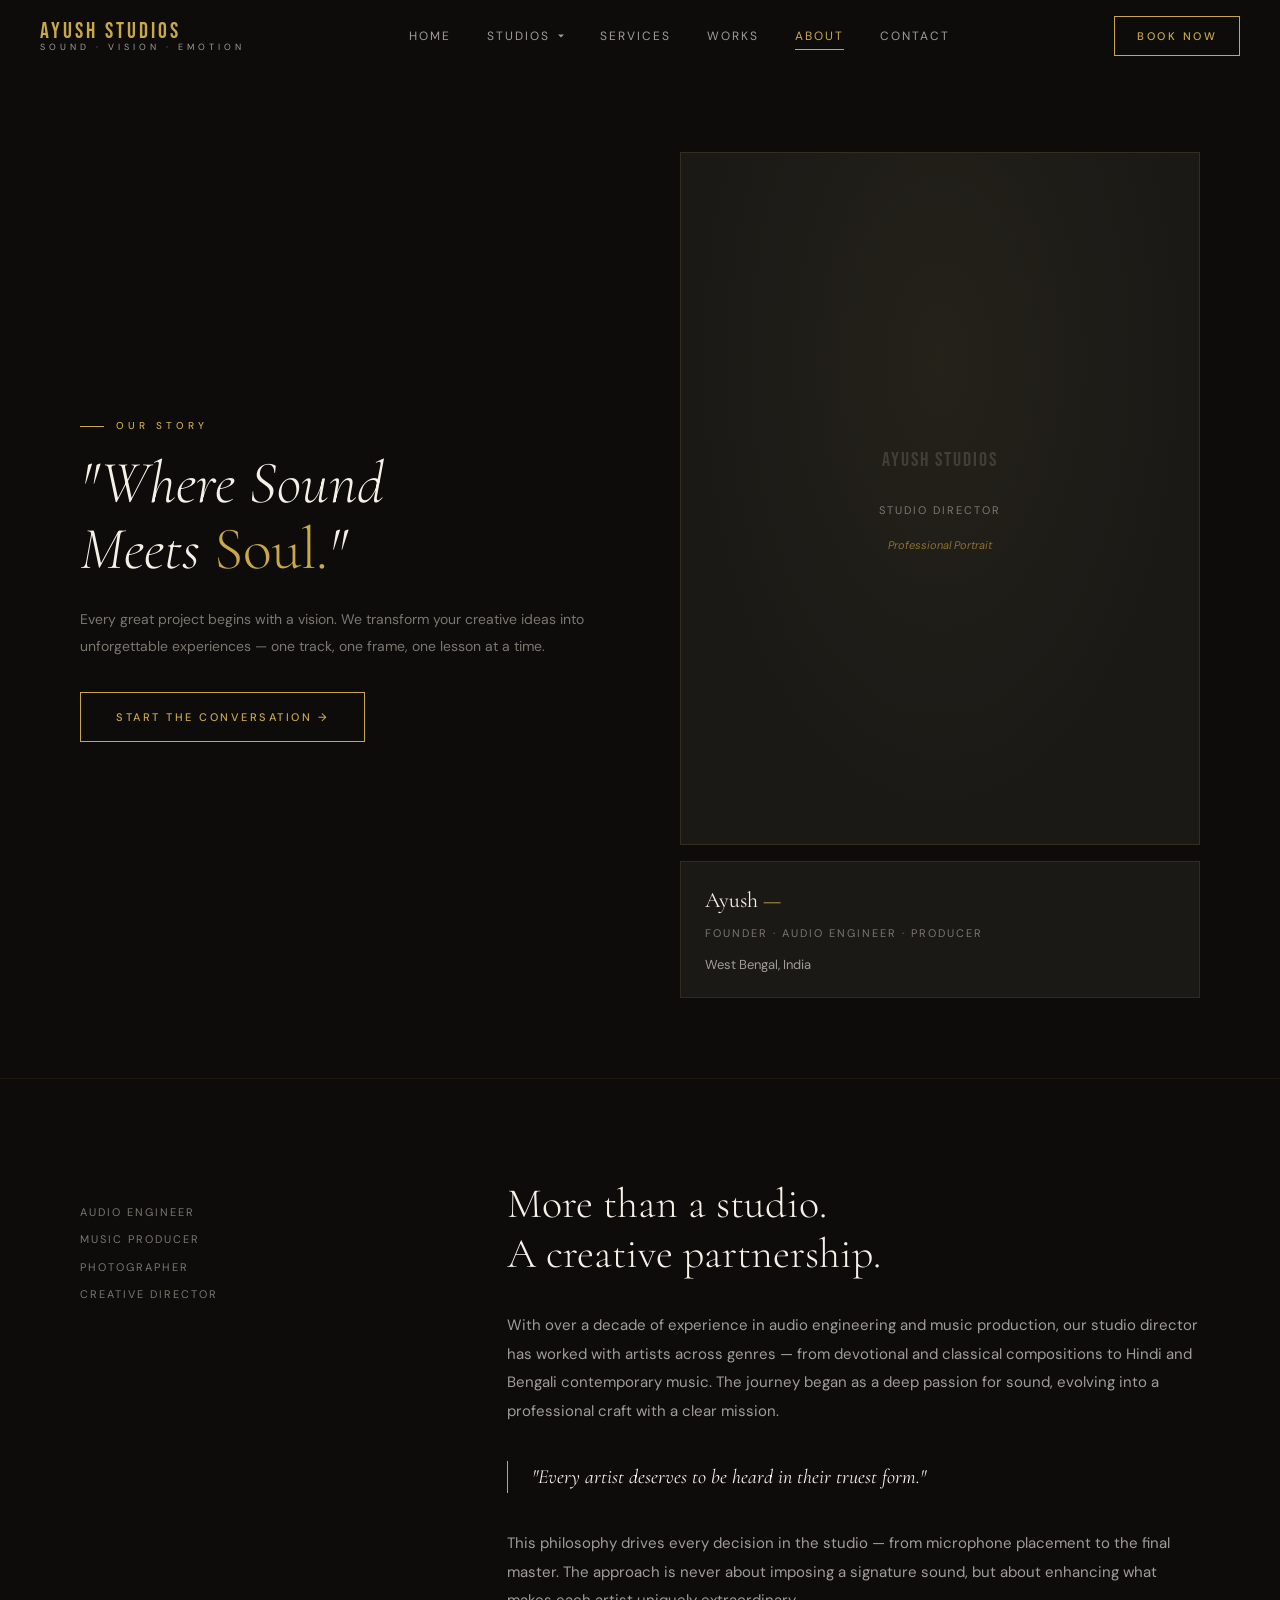
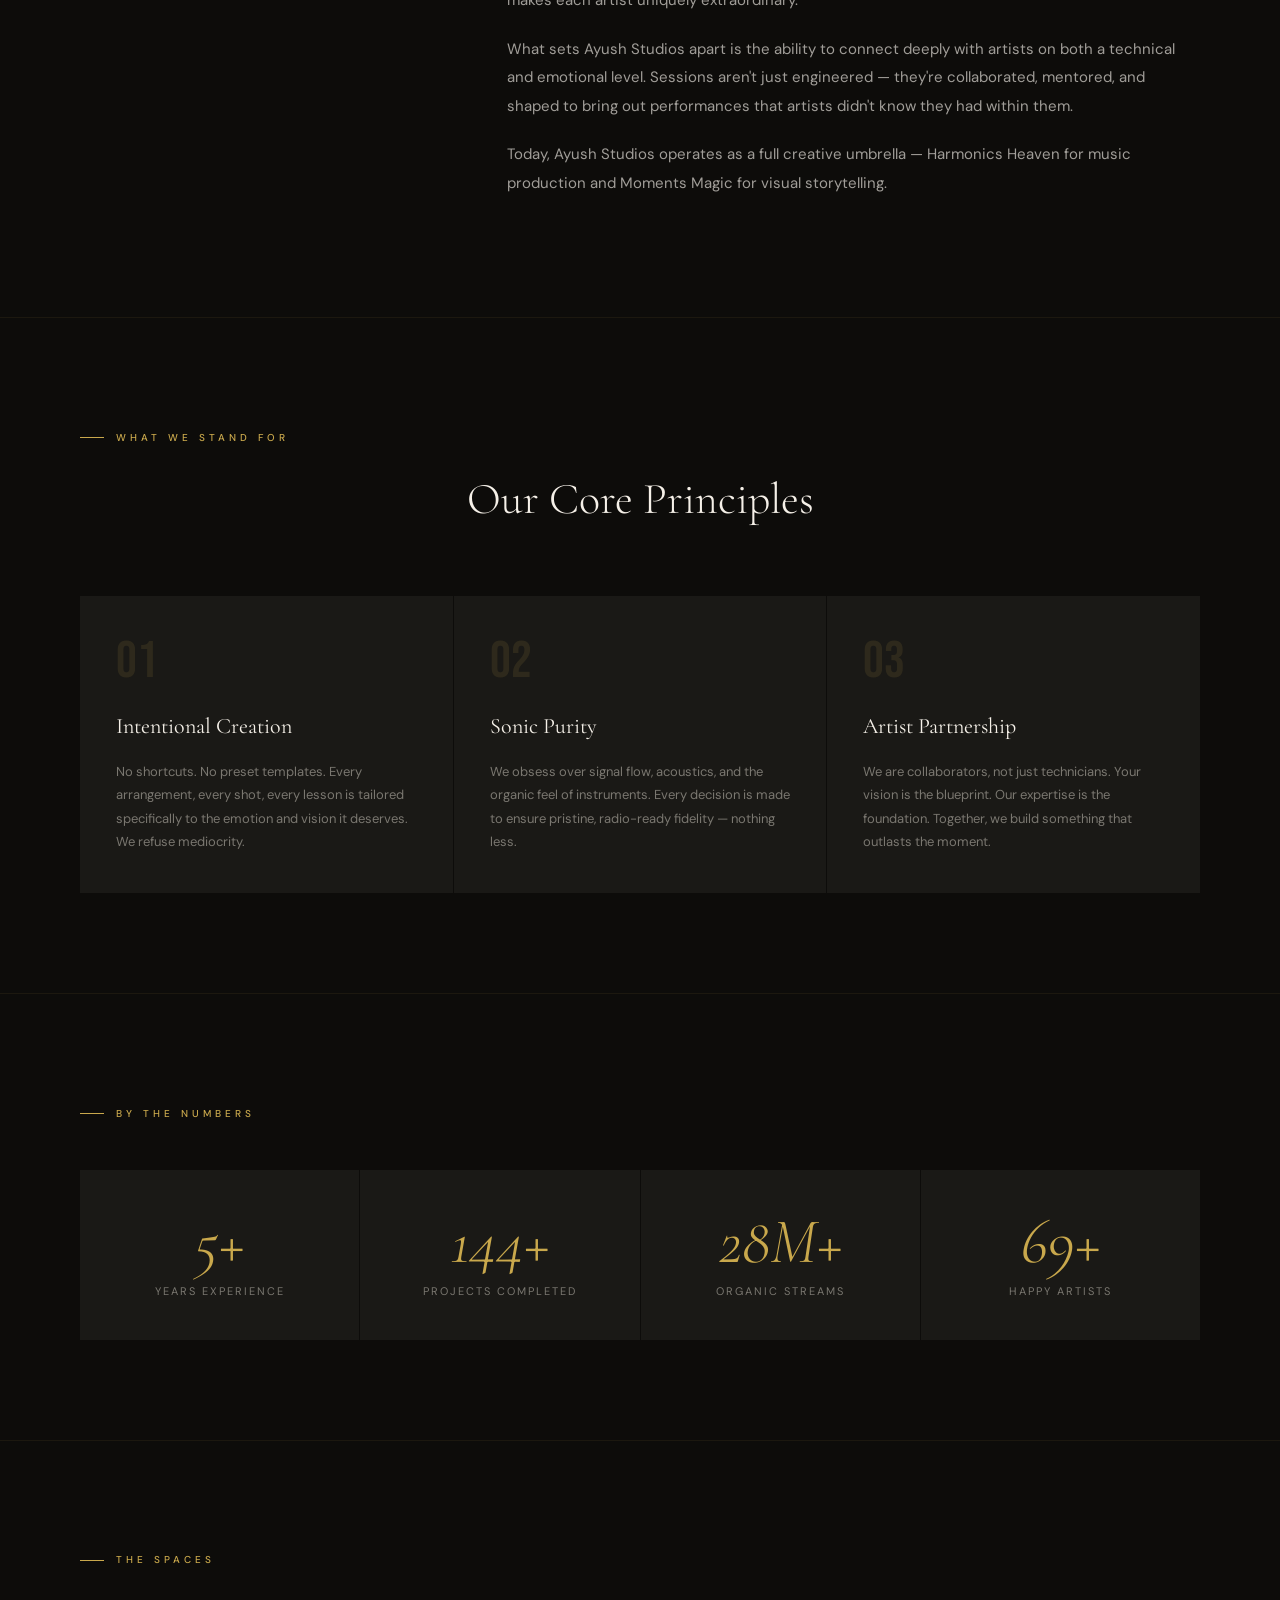
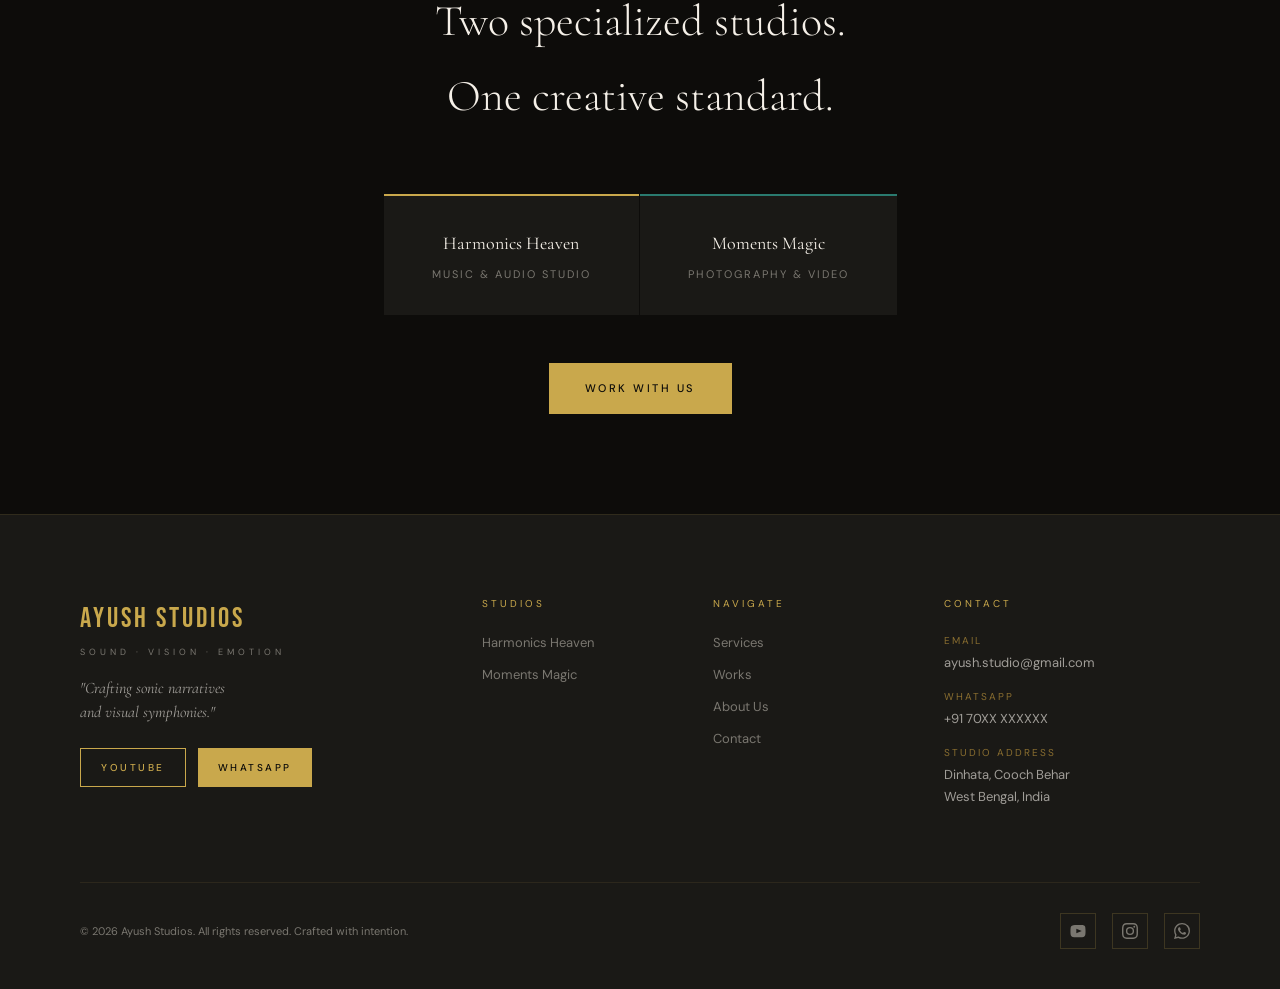
==== about.html @ d7bb770e "Ayush Studios Final Phase One" ====
<!DOCTYPE html>
<html lang="en">
<head>
  <meta charset="UTF-8">
  <meta name="viewport" content="width=device-width, initial-scale=1.0">
  <title>About Us — Ayush Studios | The Story Behind the Sound</title>
  <meta name="description" content="Meet the visionary behind Ayush Studios. Over a decade of audio engineering, music production, photography, and music education in Cooch Behar, West Bengal.">
  <link rel="stylesheet" href="css/style.css">
  <style>
    .about-hero {
      padding: calc(var(--nav-h) + 80px) 0 80px;
      border-bottom: 0.5px solid rgba(201,168,76,0.08);
    }
    .about-hero-inner {
      display: grid; grid-template-columns: 1fr 1fr; gap: 80px; align-items: center;
    }
    @media (max-width: 768px) { .about-hero-inner { grid-template-columns: 1fr; gap: 40px; } }
    .about-hero-quote {
      font-family: var(--font-display); font-size: clamp(36px, 5vw, 60px);
      font-weight: 300; line-height: 1.1; color: var(--cream); font-style: italic;
    }
    .about-hero-quote em { color: var(--gold); font-style: normal; }
    .about-hero-right { }
    .about-photo-placeholder {
      width: 100%; aspect-ratio: 3/4; background: var(--ink-2);
      border: 0.5px solid rgba(201,168,76,0.15);
      display: flex; flex-direction: column; align-items: center; justify-content: center;
      gap: 12px; position: relative; overflow: hidden;
    }
    .about-photo-placeholder::before {
      content: ''; position: absolute; inset: 0;
      background: radial-gradient(ellipse at 50% 30%, rgba(201,168,76,0.06) 0%, transparent 70%);
    }
    .about-photo-icon { font-size: 48px; opacity: 0.3; }
    .about-photo-text { font-size: 11px; letter-spacing: 2px; text-transform: uppercase; color: var(--muted); }
    .about-photo-note { font-size: 11px; color: var(--gold-dim); font-style: italic; text-align: center; margin-top: 4px; }

    .about-story { padding: var(--section-pad) 0; border-bottom: 0.5px solid rgba(201,168,76,0.08); }
    .about-story-grid { display: grid; grid-template-columns: 1fr 2fr; gap: 80px; }
    @media (max-width: 768px) { .about-story-grid { grid-template-columns: 1fr; gap: 40px; } }
    .about-story-label-col { }
    .about-story-content h2 { font-family: var(--font-display); font-size: clamp(28px,4vw,42px); font-weight: 300; color: var(--cream); margin-bottom: 32px; line-height: 1.2; }
    .about-story-content p { font-size: 15px; color: var(--muted-light); line-height: 1.9; margin-bottom: 20px; }
    .about-story-content blockquote {
      border-left: 1px solid var(--gold); padding-left: 24px; margin: 36px 0;
      font-family: var(--font-display); font-size: 20px; font-style: italic;
      color: var(--cream); line-height: 1.6;
    }

    .principles-section { padding: var(--section-pad) 0; border-bottom: 0.5px solid rgba(201,168,76,0.08); }
    .principles-title { font-family: var(--font-display); font-size: clamp(28px,4vw,44px); font-weight: 300; color: var(--cream); text-align: center; margin-bottom: 60px; }
    .principles-grid { display: grid; grid-template-columns: repeat(3, 1fr); gap: 1px; }
    @media (max-width: 768px) { .principles-grid { grid-template-columns: 1fr; } }
    .principle-card { padding: 40px 36px; background: var(--ink-2); }
    .principle-num { font-family: var(--font-caps); font-size: 52px; color: rgba(201,168,76,0.12); line-height: 1; margin-bottom: 20px; }
    .principle-title { font-family: var(--font-display); font-size: 22px; font-weight: 400; color: var(--cream); margin-bottom: 14px; }
    .principle-desc { font-size: 13px; color: var(--muted); line-height: 1.8; }

    .stats-about { padding: var(--section-pad) 0; border-bottom: 0.5px solid rgba(201,168,76,0.08); }

    .brands-about { padding: var(--section-pad) 0; }
    .brands-about h2 { font-family: var(--font-display); font-size: clamp(28px,4vw,44px); font-weight: 300; color: var(--cream); text-align: center; margin-bottom: 60px; }
    .brand-pills { display: flex; justify-content: center; gap: 1px; flex-wrap: wrap; }
    .brand-pill { padding: 32px 48px; background: var(--ink-2); text-align: center; min-width: 220px; }
    .brand-pill-icon { font-size: 28px; margin-bottom: 12px; }
    .brand-pill-name { font-family: var(--font-display); font-size: 18px; color: var(--cream); margin-bottom: 6px; }
    .brand-pill-role { font-size: 11px; letter-spacing: 2px; text-transform: uppercase; color: var(--muted); }
  </style>
</head>
<body>
<div id="nav-placeholder"></div>

<!-- HERO -->
<section class="about-hero">
  <div class="container">
    <div class="about-hero-inner">
      <div class="reveal">
        <div class="section-label">Our Story</div>
        <h1 class="about-hero-quote">"Where Sound<br>Meets <em>Soul.</em>"</h1>
        <p style="font-size:14px;color:var(--muted);line-height:1.9;margin-top:24px;">Every great project begins with a vision. We transform your creative ideas into unforgettable experiences — one track, one frame, one lesson at a time.</p>
        <a href="contact.html" class="btn btn-outline" style="margin-top:32px;">Start the Conversation →</a>
      </div>
      <div class="reveal reveal-delay-1">
        <div class="about-photo-placeholder">
          <div class="about-photo-icon" style="opacity:0.15; font-size:20px; font-family:var(--font-caps); letter-spacing:2px;">AYUSH STUDIOS</div>
          <div class="about-photo-text" style="margin-top:12px;">Studio Director</div>
          <div class="about-photo-note">Professional Portrait</div>
        </div>
        <div style="margin-top:16px;padding:20px 24px;background:var(--ink-2);border:0.5px solid rgba(201,168,76,0.12);">
          <div style="font-family:var(--font-display);font-size:22px;color:var(--cream);">Ayush <span style="color:var(--gold)">—</span></div>
          <div style="font-size:11px;letter-spacing:2px;text-transform:uppercase;color:var(--muted);margin-top:4px;">Founder · Audio Engineer · Producer</div>
          <div style="font-size:13px;color:var(--muted-light);margin-top:12px;line-height:1.7;">West Bengal, India</div>
        </div>
      </div>
    </div>
  </div>
</section>

<!-- STORY -->
<section class="about-story">
  <div class="container">
    <div class="about-story-grid">
      <div class="reveal">
        <div style="font-size:11px;letter-spacing:2px;text-transform:uppercase;color:var(--muted);margin-top:20px;line-height:2.5;">
          <div>Audio Engineer</div>
          <div>Music Producer</div>
          <div>Photographer</div>
          <div>Creative Director</div>
        </div>
      </div>
      <div class="reveal reveal-delay-1">
        <div class="about-story-content">
          <h2>More than a studio.<br>A creative partnership.</h2>
          <p>With over a decade of experience in audio engineering and music production, our studio director has worked with artists across genres — from devotional and classical compositions to Hindi and Bengali contemporary music. The journey began as a deep passion for sound, evolving into a professional craft with a clear mission.</p>
          <blockquote>"Every artist deserves to be heard in their truest form."</blockquote>
          <p>This philosophy drives every decision in the studio — from microphone placement to the final master. The approach is never about imposing a signature sound, but about enhancing what makes each artist uniquely extraordinary.</p>
          <p>What sets Ayush Studios apart is the ability to connect deeply with artists on both a technical and emotional level. Sessions aren't just engineered — they're collaborated, mentored, and shaped to bring out performances that artists didn't know they had within them.</p>
          <p>Today, Ayush Studios operates as a full creative umbrella — Harmonics Heaven for music production and Moments Magic for visual storytelling.</p>
        </div>
      </div>
    </div>
  </div>
</section>

<!-- PRINCIPLES -->
<section class="principles-section">
  <div class="container">
    <div class="reveal">
      <div class="section-label" style="justify-content:center;">What We Stand For</div>
      <h2 class="principles-title">Our Core Principles</h2>
    </div>
    <div class="principles-grid">
      <div class="principle-card reveal">
        <div class="principle-num">01</div>
        <div class="principle-title">Intentional Creation</div>
        <p class="principle-desc">No shortcuts. No preset templates. Every arrangement, every shot, every lesson is tailored specifically to the emotion and vision it deserves. We refuse mediocrity.</p>
      </div>
      <div class="principle-card reveal reveal-delay-1">
        <div class="principle-num">02</div>
        <div class="principle-title">Sonic Purity</div>
        <p class="principle-desc">We obsess over signal flow, acoustics, and the organic feel of instruments. Every decision is made to ensure pristine, radio-ready fidelity — nothing less.</p>
      </div>
      <div class="principle-card reveal reveal-delay-2">
        <div class="principle-num">03</div>
        <div class="principle-title">Artist Partnership</div>
        <p class="principle-desc">We are collaborators, not just technicians. Your vision is the blueprint. Our expertise is the foundation. Together, we build something that outlasts the moment.</p>
      </div>
    </div>
  </div>
</section>

<!-- STATS -->
<section class="stats-about">
  <div class="container">
    <div class="section-label reveal" style="justify-content:center;">By the Numbers</div>
    <div class="stats-grid reveal" style="margin-top:32px;">
      <div class="stat-item">
        <div class="stat-number" data-count="10" data-suffix="+">0+</div>
        <div class="stat-label">Years Experience</div>
      </div>
      <div class="stat-item">
        <div class="stat-number" data-count="250" data-suffix="+">0+</div>
        <div class="stat-label">Projects Completed</div>
      </div>
      <div class="stat-item">
        <div class="stat-number" data-count="50" data-suffix="M+">0M+</div>
        <div class="stat-label">Organic Streams</div>
      </div>
      <div class="stat-item">
        <div class="stat-number" data-count="120" data-suffix="+">0+</div>
        <div class="stat-label">Happy Artists</div>
      </div>
    </div>
  </div>
</section>

<!-- TWO STUDIOS -->
<section class="brands-about">
  <div class="container">
    <div class="reveal">
      <div class="section-label" style="justify-content:center;">The Spaces</div>
      <h2>Two specialized studios.<br>One creative standard.</h2>
    </div>
    <div class="brand-pills reveal">
      <a href="pages/harmonics.html" class="brand-pill" style="border-top:2px solid var(--gold);">
        <div class="brand-pill-name">Harmonics Heaven</div>
        <div class="brand-pill-role">Music & Audio Studio</div>
      </a>
      <a href="pages/moments.html" class="brand-pill" style="border-top:2px solid var(--teal-accent);">
        <div class="brand-pill-name">Moments Magic</div>
        <div class="brand-pill-role">Photography & Video</div>
      </a>
    </div>
    <div style="text-align:center;margin-top:48px;" class="reveal">
      <a href="contact.html" class="btn btn-gold">Work With Us</a>
    </div>
  </div>
</section>

<div id="footer-placeholder"></div>
<script src="js/components.js"></script>
<script src="js/main.js"></script>
</body>
</html>
---- css/style.css ----
@import url('https://fonts.googleapis.com/css2?family=Cormorant+Garamond:ital,wght@0,300;0,400;0,500;0,600;1,300;1,400&family=DM+Sans:wght@300;400;500&family=Bebas+Neue&display=swap');

:root {
  --gold: #C9A84C;
  --gold-light: #E8C97A;
  --gold-dim: #8A6E30;
  --cream: #F5F0E8;
  --cream-dark: #EDE6D6;
  --ink: #0D0C0A;
  --ink-2: #1A1916;
  --ink-3: #2A2925;
  --muted: #7A7770;
  --muted-light: #A09D98;
  --white: #FDFCF9;
  --red-accent: #C0392B;
  --teal-accent: #2A7A6F;
  --purple-accent: #5B4A8A;

  --font-display: 'Cormorant Garamond', Georgia, serif;
  --font-body: 'DM Sans', sans-serif;
  --font-caps: 'Bebas Neue', sans-serif;

  --nav-h: 72px;
  --max-w: 1200px;
  --section-pad: 100px;
  --transition: 0.35s cubic-bezier(0.4, 0, 0.2, 1);
}

*, *::before, *::after { box-sizing: border-box; margin: 0; padding: 0; }

html { scroll-behavior: smooth; font-size: 16px; }

body {
  font-family: var(--font-body);
  background: var(--ink);
  color: var(--cream);
  line-height: 1.7;
  overflow-x: hidden;
  -webkit-font-smoothing: antialiased;
}

/* ── SCROLLBAR ── */
::-webkit-scrollbar { width: 6px; }
::-webkit-scrollbar-track { background: var(--ink-2); }
::-webkit-scrollbar-thumb { background: var(--gold-dim); border-radius: 3px; }

/* ── SELECTION ── */
::selection { background: var(--gold); color: var(--ink); }

/* ── LINKS ── */
a { color: inherit; text-decoration: none; }

/* ── IMAGES ── */
img { max-width: 100%; display: block; }

/* ── CONTAINER ── */
.container { max-width: var(--max-w); margin: 0 auto; padding: 0 40px; }
@media (max-width: 768px) { .container { padding: 0 20px; } }

/* ══════════════════════════════════════════
   NAVIGATION
══════════════════════════════════════════ */
.nav {
  position: fixed; top: 0; left: 0; right: 0; z-index: 1000;
  height: var(--nav-h);
  display: flex; align-items: center;
  padding: 0 40px;
  transition: background var(--transition), backdrop-filter var(--transition);
}
.nav.scrolled {
  background: rgba(13,12,10,0.92);
  backdrop-filter: blur(16px);
  -webkit-backdrop-filter: blur(16px);
  border-bottom: 0.5px solid rgba(201,168,76,0.15);
}
.nav-inner { display: flex; align-items: center; justify-content: space-between; width: 100%; }

.nav-logo { display: flex; flex-direction: column; gap: 0; }
.nav-logo-main {
  font-family: var(--font-caps);
  font-size: 22px; letter-spacing: 3px;
  color: var(--gold); line-height: 1;
}
.nav-logo-sub {
  font-family: var(--font-body);
  font-size: 9px; letter-spacing: 4px;
  color: var(--muted-light); text-transform: uppercase; line-height: 1;
}

.nav-links { display: flex; align-items: center; gap: 36px; }
.nav-links a {
  font-size: 12px; letter-spacing: 2px; text-transform: uppercase;
  color: var(--muted-light); font-weight: 400;
  transition: color var(--transition);
  position: relative;
}
.nav-links a::after {
  content: ''; position: absolute; bottom: -3px; left: 0; right: 0; height: 0.5px;
  background: var(--gold); transform: scaleX(0); transform-origin: left;
  transition: transform var(--transition);
}
.nav-links a:hover { color: var(--cream); }
.nav-links a:hover::after { transform: scaleX(1); }
.nav-links a.active { color: var(--gold); }
.nav-links a.active::after { transform: scaleX(1); }

.nav-cta {
  font-size: 11px; letter-spacing: 2px; text-transform: uppercase;
  padding: 10px 22px; border: 0.5px solid var(--gold);
  color: var(--gold); font-weight: 400;
  transition: background var(--transition), color var(--transition);
}
.nav-cta:hover { background: var(--gold); color: var(--ink); }

/* Dropdown */
.nav-dropdown { position: relative; display: inline-flex; align-items: center; }
.nav-dropdown > a {
  cursor: pointer;
  padding-right: 14px;
  display: inline-flex;
  align-items: center;
}
.nav-dropdown > a::before {
  content: '';
  position: absolute;
  right: 0;
  top: 50%;
  transform: translateY(-50%);
  border-left: 3px solid transparent;
  border-right: 3px solid transparent;
  border-top: 3.5px solid currentColor;
  transition: transform var(--transition);
}
.nav-dropdown:hover > a::before {
  transform: translateY(-50%) rotate(180deg);
}
.dropdown-menu {
  position: absolute; top: calc(100% + 16px); left: 50%; transform: translateX(-50%);
  background: var(--ink-2); border: 0.5px solid rgba(201,168,76,0.2);
  min-width: 220px; padding: 8px 0;
  opacity: 0; pointer-events: none;
  transition: opacity var(--transition), transform var(--transition);
  transform: translateX(-50%) translateY(-8px);
}
.dropdown-menu::before {
  content: '';
  position: absolute;
  top: -18px; left: 0; right: 0; height: 18px;
  background: transparent;
}
.nav-dropdown:hover .dropdown-menu {
  opacity: 1; pointer-events: all;
  transform: translateX(-50%) translateY(0);
}
.dropdown-menu a {
  display: flex; align-items: center; gap: 10px;
  padding: 10px 20px; font-size: 12px; letter-spacing: 1px;
  text-transform: none; color: var(--muted-light);
  transition: background var(--transition), color var(--transition);
}
.dropdown-menu a:hover { background: rgba(201,168,76,0.08); color: var(--cream); }
.dropdown-menu a::after { display: none; }
.dropdown-icon { font-size: 14px; }

/* Hamburger */
.hamburger { display: none; flex-direction: column; gap: 5px; cursor: pointer; padding: 6px; }
.hamburger span { width: 24px; height: 1px; background: var(--cream); transition: var(--transition); display: block; }
.hamburger.open span:nth-child(1) { transform: rotate(45deg) translate(4px, 4px); }
.hamburger.open span:nth-child(2) { opacity: 0; }
.hamburger.open span:nth-child(3) { transform: rotate(-45deg) translate(4px, -4px); }

.mobile-menu {
  display: none; position: fixed; top: var(--nav-h); left: 0; right: 0; bottom: 0;
  background: var(--ink); z-index: 999; padding: 40px;
  flex-direction: column; gap: 8px;
  opacity: 0; pointer-events: none; transition: opacity var(--transition);
}
.mobile-menu.open { opacity: 1; pointer-events: all; }
.mobile-menu a {
  font-size: 28px; font-family: var(--font-display);
  color: var(--muted-light); padding: 12px 0;
  border-bottom: 0.5px solid rgba(201,168,76,0.1);
  transition: color var(--transition);
}
.mobile-menu a:hover { color: var(--gold); }

@media (max-width: 900px) {
  .nav-links, .nav-cta { display: none; }
  .hamburger { display: flex; }
  .mobile-menu { display: flex; }
}

/* ══════════════════════════════════════════
   SECTION LABELS
══════════════════════════════════════════ */
.section-label {
  display: inline-flex; align-items: center; gap: 12px;
  font-size: 10px; letter-spacing: 4px; text-transform: uppercase;
  color: var(--gold); margin-bottom: 16px; font-weight: 500;
}
.section-label::before {
  content: ''; width: 24px; height: 0.5px; background: var(--gold);
}

/* ══════════════════════════════════════════
   BUTTONS
══════════════════════════════════════════ */
.btn {
  display: inline-flex; align-items: center; gap: 10px;
  font-size: 11px; letter-spacing: 2.5px; text-transform: uppercase;
  font-family: var(--font-body); font-weight: 500; cursor: pointer;
  transition: var(--transition);
}
.btn-gold {
  padding: 16px 36px; background: var(--gold); color: var(--ink);
}
.btn-gold:hover { background: var(--gold-light); }
.btn-outline {
  padding: 15px 35px; border: 0.5px solid var(--gold); color: var(--gold);
}
.btn-outline:hover { background: rgba(201,168,76,0.1); }
.btn-ghost {
  padding: 0; color: var(--muted-light); border-bottom: 0.5px solid transparent;
}
.btn-ghost:hover { color: var(--cream); border-bottom-color: var(--gold); }
.btn svg { width: 14px; height: 14px; flex-shrink: 0; }

/* ══════════════════════════════════════════
   DIVIDERS
══════════════════════════════════════════ */
.divider {
  width: 100%; height: 0.5px; background: rgba(201,168,76,0.15); margin: 0;
}
.divider-gold { background: var(--gold); width: 40px; height: 1px; }

/* ══════════════════════════════════════════
   CARDS
══════════════════════════════════════════ */
.card {
  background: var(--ink-2); border: 0.5px solid rgba(201,168,76,0.12);
  transition: border-color var(--transition), transform var(--transition);
}
.card:hover { border-color: rgba(201,168,76,0.35); transform: translateY(-2px); }

/* ══════════════════════════════════════════
   STAT COUNTER
══════════════════════════════════════════ */
.stats-grid { display: grid; grid-template-columns: repeat(4, 1fr); gap: 1px; }
@media (max-width: 640px) { .stats-grid { grid-template-columns: repeat(2, 1fr); } }
.stat-item { padding: 40px 30px; text-align: center; background: var(--ink-2); }
.stat-number {
  font-family: var(--font-display);
  font-size: clamp(40px, 6vw, 64px);
  font-weight: 300; color: var(--gold); line-height: 1;
  font-style: italic;
}
.stat-label {
  font-size: 11px; letter-spacing: 2px; text-transform: uppercase;
  color: var(--muted); margin-top: 8px;
}

/* ══════════════════════════════════════════
   FOOTER
══════════════════════════════════════════ */
.footer {
  background: var(--ink-2); border-top: 0.5px solid rgba(201,168,76,0.12);
  padding: 80px 0 40px;
}
.footer-grid {
  display: grid; grid-template-columns: 2fr 1fr 1fr 1.5fr; gap: 60px;
  margin-bottom: 60px;
}
@media (max-width: 900px) { .footer-grid { grid-template-columns: 1fr 1fr; gap: 40px; } }
@media (max-width: 560px) { .footer-grid { grid-template-columns: 1fr; } }
.footer-logo-main { font-family: var(--font-caps); font-size: 28px; letter-spacing: 3px; color: var(--gold); }
.footer-logo-sub { font-size: 9px; letter-spacing: 4px; text-transform: uppercase; color: var(--muted); margin-top: 2px; }
.footer-tagline { font-family: var(--font-display); font-size: 16px; color: var(--muted-light); margin-top: 16px; font-style: italic; line-height: 1.5; }
.footer-col-title { font-size: 10px; letter-spacing: 3px; text-transform: uppercase; color: var(--gold); margin-bottom: 20px; }
.footer-links { display: flex; flex-direction: column; gap: 10px; }
.footer-links a { font-size: 13px; color: var(--muted); transition: color var(--transition); }
.footer-links a:hover { color: var(--cream); }
.footer-contact-item { display: flex; flex-direction: column; gap: 3px; margin-bottom: 14px; }
.footer-contact-label { font-size: 10px; letter-spacing: 2px; text-transform: uppercase; color: var(--gold-dim); }
.footer-contact-val { font-size: 13px; color: var(--muted-light); }
.footer-bottom { display: flex; align-items: center; justify-content: space-between; padding-top: 30px; border-top: 0.5px solid rgba(201,168,76,0.1); }
.footer-copy { font-size: 11px; color: var(--muted); }
.footer-socials { display: flex; gap: 16px; }
.footer-socials a {
  width: 36px; height: 36px; border: 0.5px solid rgba(201,168,76,0.2);
  display: flex; align-items: center; justify-content: center;
  color: var(--muted); font-size: 14px; transition: var(--transition);
}
.footer-socials a:hover { border-color: var(--gold); color: var(--gold); }

/* ══════════════════════════════════════════
   PAGE HERO
══════════════════════════════════════════ */
.page-hero {
  padding: calc(var(--nav-h) + 80px) 0 80px;
  text-align: center;
}
.page-hero-title {
  font-family: var(--font-display);
  font-size: clamp(48px, 8vw, 96px);
  font-weight: 300; line-height: 1.05;
  color: var(--cream);
}
.page-hero-sub {
  font-size: 14px; color: var(--muted-light);
  max-width: 560px; margin: 20px auto 0;
  line-height: 1.8;
}

/* ══════════════════════════════════════════
   FADE-IN ANIMATIONS
══════════════════════════════════════════ */
.reveal {
  opacity: 0; transform: translateY(24px);
  transition: opacity 0.7s ease, transform 0.7s ease;
}
.reveal.visible { opacity: 1; transform: translateY(0); }
.reveal-delay-1 { transition-delay: 0.1s; }
.reveal-delay-2 { transition-delay: 0.2s; }
.reveal-delay-3 { transition-delay: 0.3s; }
.reveal-delay-4 { transition-delay: 0.4s; }
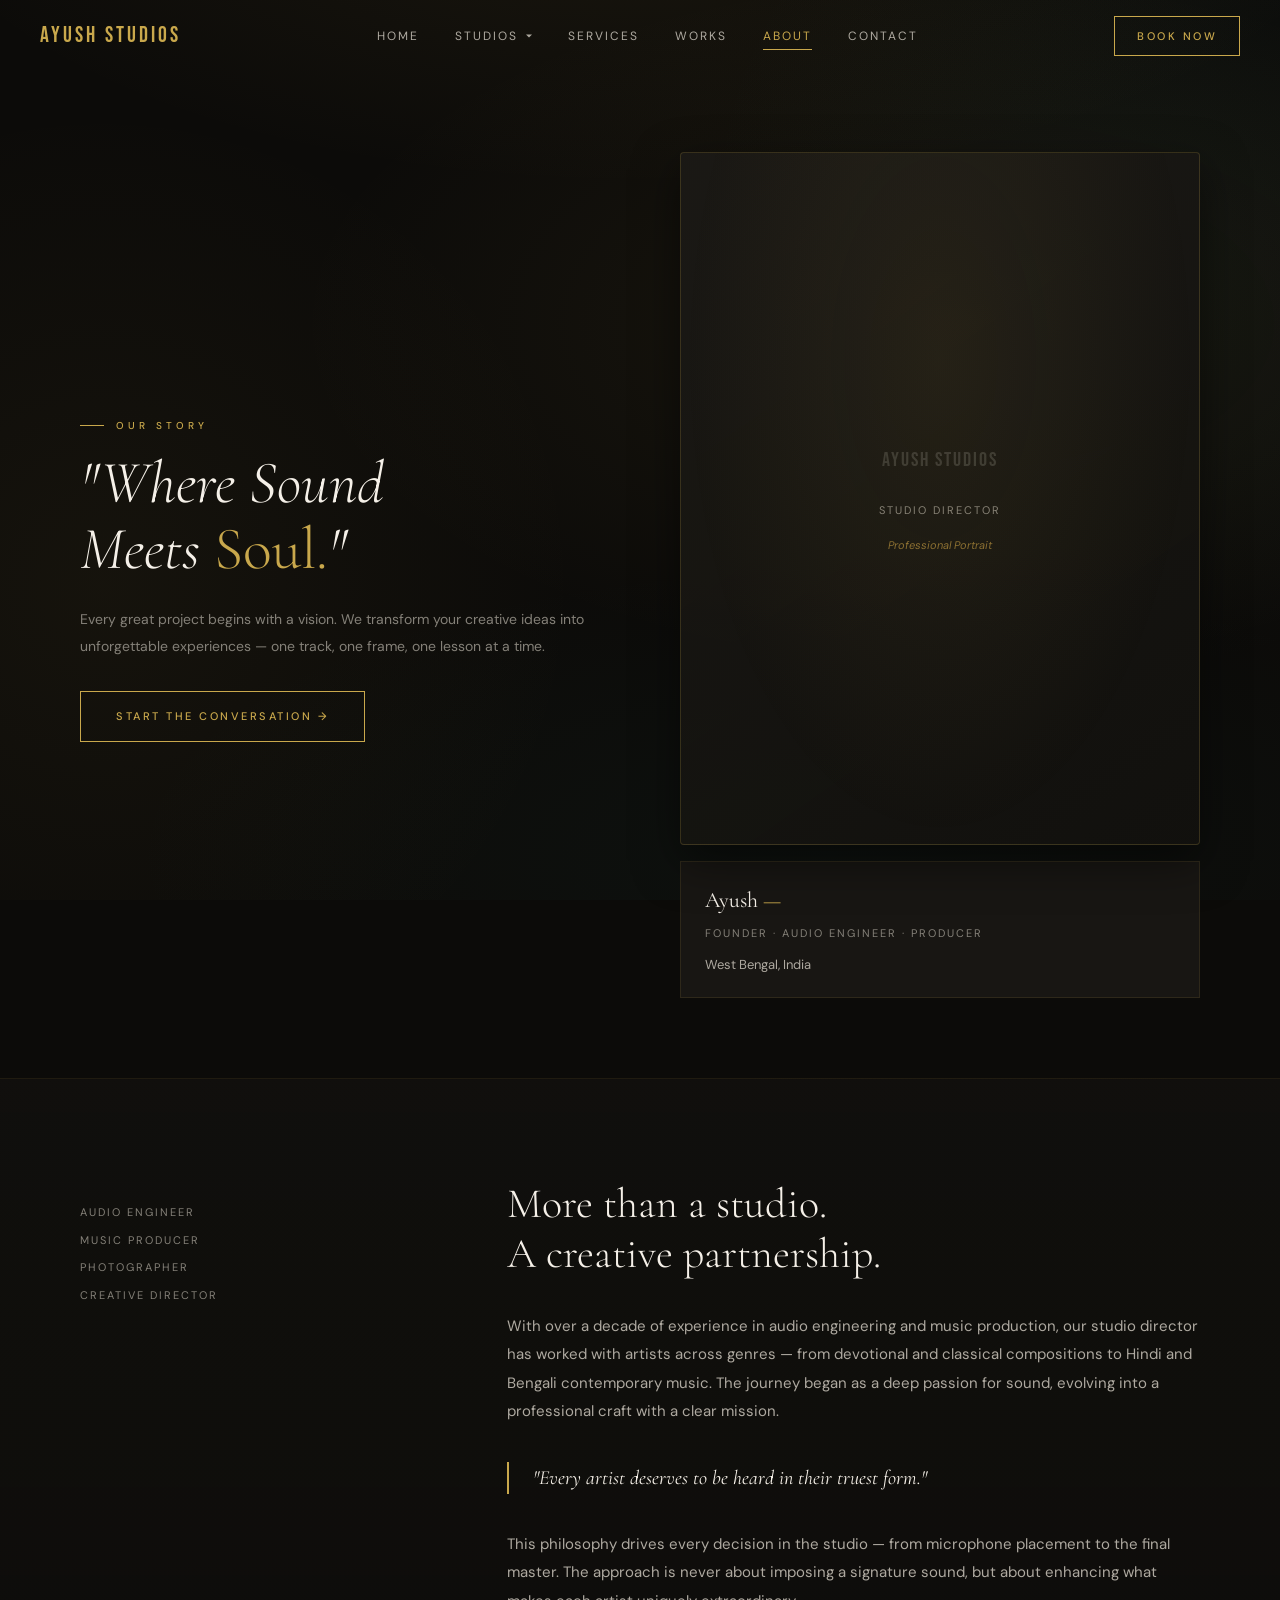
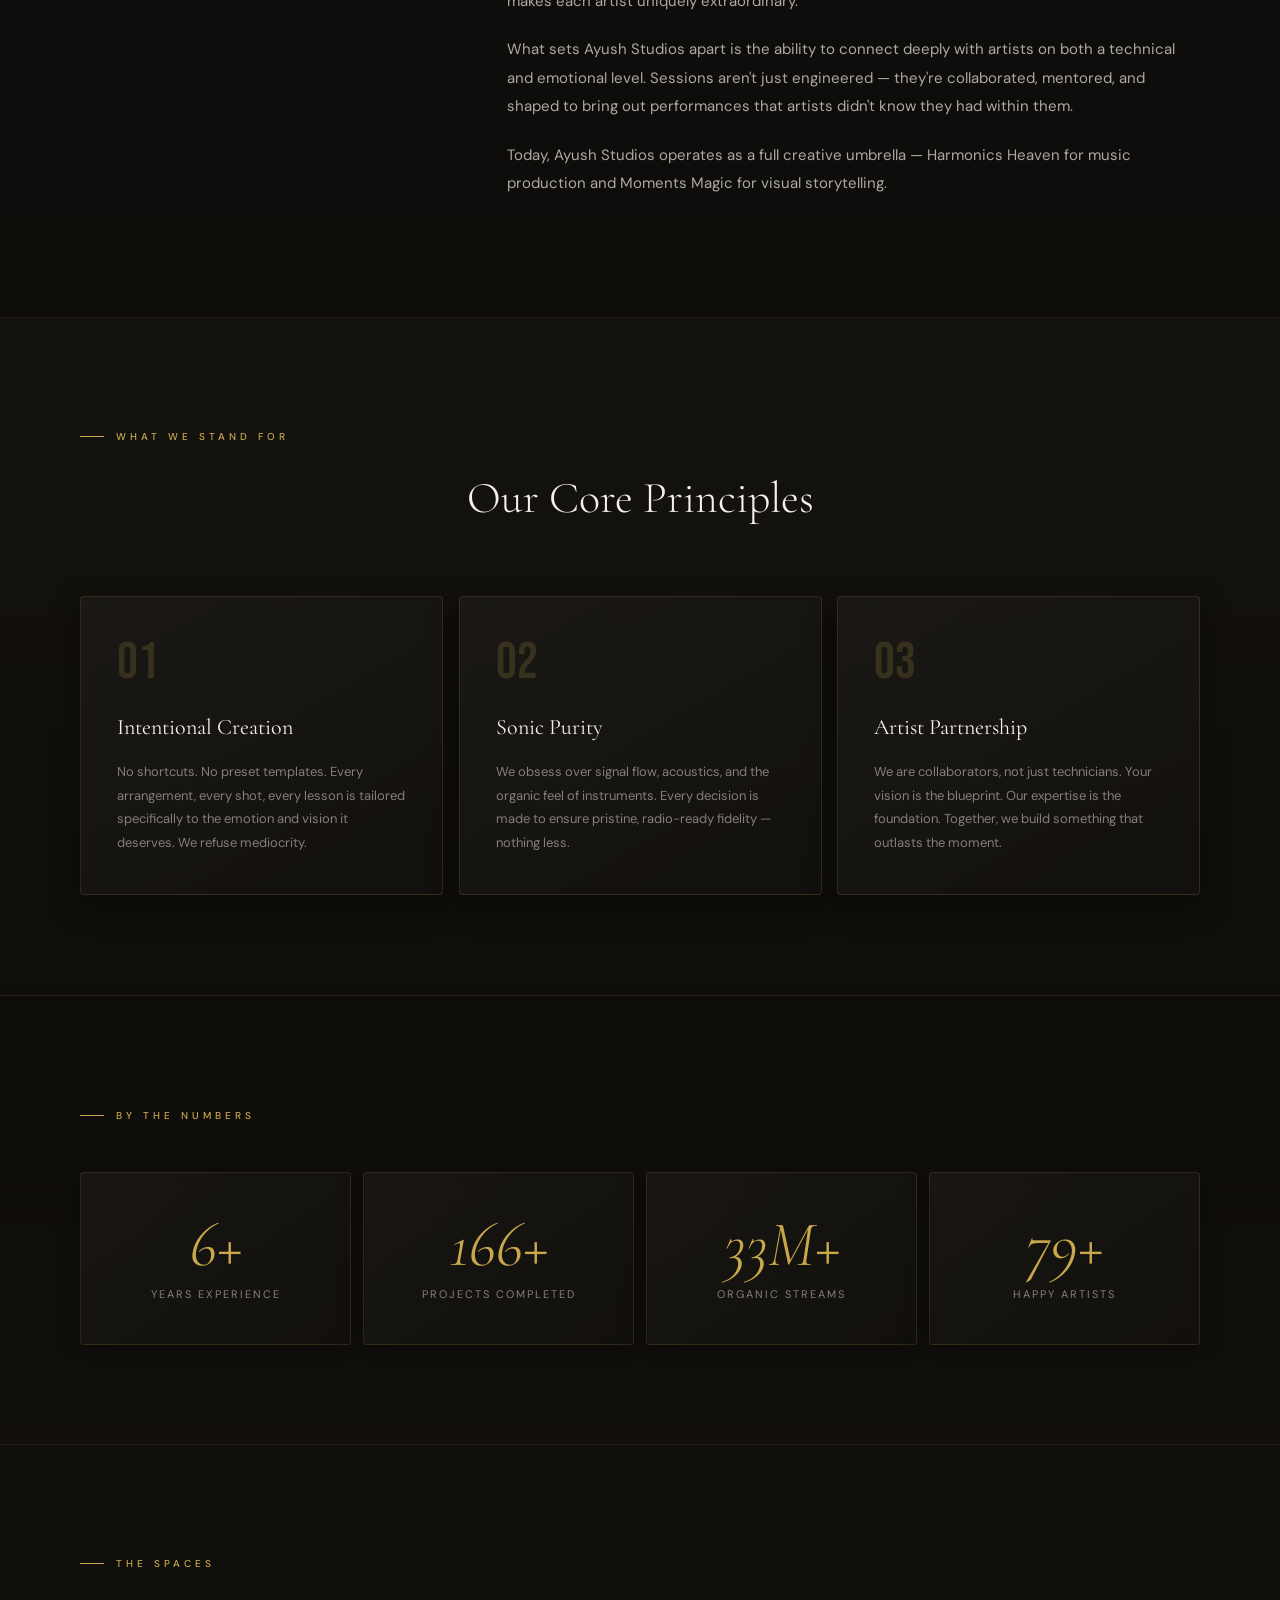
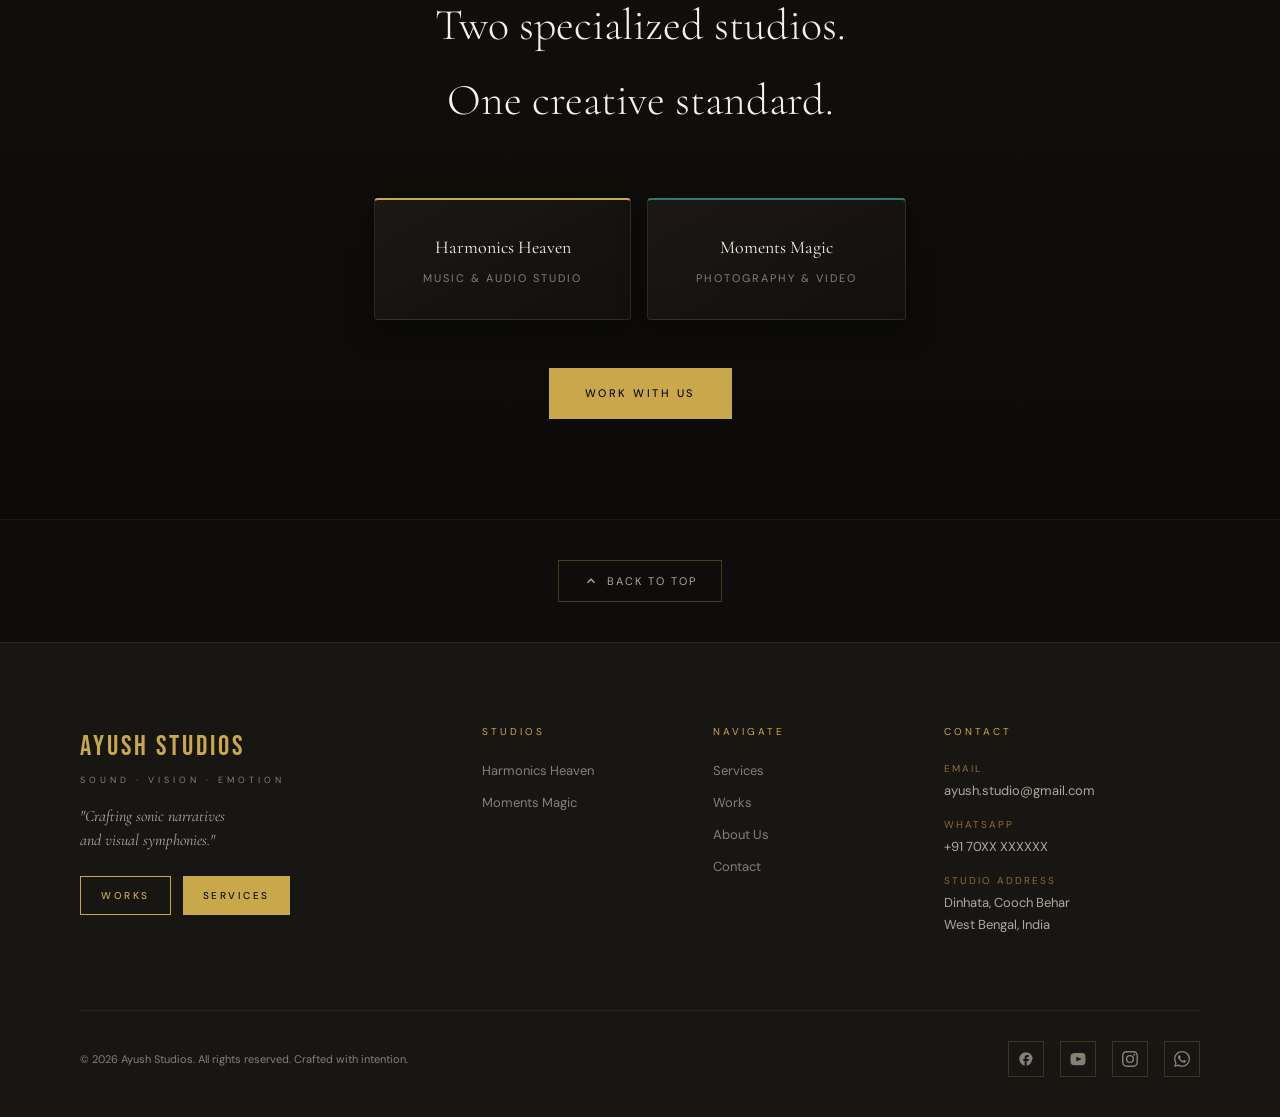
==== commit a17316d1: "24-08" ====
--- a/about.html
+++ b/about.html
@@ -9,7 +9,8 @@
   <style>
     .about-hero {
       padding: calc(var(--nav-h) + 80px) 0 80px;
-      border-bottom: 0.5px solid rgba(201,168,76,0.08);
+      border-bottom: 0.5px solid rgba(201,168,76,0.1);
+      background: radial-gradient(ellipse 80% 50% at 75% 30%, rgba(201, 168, 76, 0.07) 0%, transparent 65%);
     }
     .about-hero-inner {
       display: grid; grid-template-columns: 1fr 1fr; gap: 80px; align-items: center;
@@ -22,46 +23,88 @@
     .about-hero-quote em { color: var(--gold); font-style: normal; }
     .about-hero-right { }
     .about-photo-placeholder {
-      width: 100%; aspect-ratio: 3/4; background: var(--ink-2);
-      border: 0.5px solid rgba(201,168,76,0.15);
+      width: 100%; aspect-ratio: 3/4;
+      background: linear-gradient(145deg, rgba(28, 26, 22, 0.9) 0%, rgba(18, 17, 14, 0.96) 100%);
+      border: 0.5px solid rgba(201,168,76,0.2);
+      border-radius: 4px;
+      box-shadow: 0 16px 45px rgba(0, 0, 0, 0.5);
       display: flex; flex-direction: column; align-items: center; justify-content: center;
       gap: 12px; position: relative; overflow: hidden;
     }
     .about-photo-placeholder::before {
       content: ''; position: absolute; inset: 0;
-      background: radial-gradient(ellipse at 50% 30%, rgba(201,168,76,0.06) 0%, transparent 70%);
+      background: radial-gradient(ellipse at 50% 30%, rgba(201,168,76,0.08) 0%, transparent 70%);
     }
     .about-photo-icon { font-size: 48px; opacity: 0.3; }
     .about-photo-text { font-size: 11px; letter-spacing: 2px; text-transform: uppercase; color: var(--muted); }
     .about-photo-note { font-size: 11px; color: var(--gold-dim); font-style: italic; text-align: center; margin-top: 4px; }
 
-    .about-story { padding: var(--section-pad) 0; border-bottom: 0.5px solid rgba(201,168,76,0.08); }
+    .about-story {
+      padding: var(--section-pad) 0;
+      border-bottom: 0.5px solid rgba(201,168,76,0.1);
+      background: linear-gradient(180deg, rgba(18, 17, 14, 0.7) 0%, rgba(13, 12, 10, 0.85) 100%);
+    }
     .about-story-grid { display: grid; grid-template-columns: 1fr 2fr; gap: 80px; }
     @media (max-width: 768px) { .about-story-grid { grid-template-columns: 1fr; gap: 40px; } }
     .about-story-label-col { }
     .about-story-content h2 { font-family: var(--font-display); font-size: clamp(28px,4vw,42px); font-weight: 300; color: var(--cream); margin-bottom: 32px; line-height: 1.2; }
     .about-story-content p { font-size: 15px; color: var(--muted-light); line-height: 1.9; margin-bottom: 20px; }
     .about-story-content blockquote {
-      border-left: 1px solid var(--gold); padding-left: 24px; margin: 36px 0;
+      border-left: 2px solid var(--gold); padding-left: 24px; margin: 36px 0;
       font-family: var(--font-display); font-size: 20px; font-style: italic;
       color: var(--cream); line-height: 1.6;
     }
 
-    .principles-section { padding: var(--section-pad) 0; border-bottom: 0.5px solid rgba(201,168,76,0.08); }
+    .principles-section {
+      padding: var(--section-pad) 0;
+      border-bottom: 0.5px solid rgba(201,168,76,0.1);
+      background: linear-gradient(180deg, rgba(22, 20, 16, 0.8) 0%, rgba(15, 14, 11, 0.95) 100%);
+    }
     .principles-title { font-family: var(--font-display); font-size: clamp(28px,4vw,44px); font-weight: 300; color: var(--cream); text-align: center; margin-bottom: 60px; }
-    .principles-grid { display: grid; grid-template-columns: repeat(3, 1fr); gap: 1px; }
+    .principles-grid { display: grid; grid-template-columns: repeat(3, 1fr); gap: 16px; }
     @media (max-width: 768px) { .principles-grid { grid-template-columns: 1fr; } }
-    .principle-card { padding: 40px 36px; background: var(--ink-2); }
-    .principle-num { font-family: var(--font-caps); font-size: 52px; color: rgba(201,168,76,0.12); line-height: 1; margin-bottom: 20px; }
+    .principle-card {
+      padding: 40px 36px;
+      background: linear-gradient(150deg, rgba(28, 26, 22, 0.88) 0%, rgba(18, 17, 14, 0.96) 100%);
+      border: 0.5px solid rgba(201,168,76,0.16);
+      border-radius: 4px;
+      box-shadow: 0 10px 30px rgba(0, 0, 0, 0.4);
+      transition: border-color var(--transition), transform var(--transition);
+    }
+    .principle-card:hover {
+      border-color: rgba(201, 168, 76, 0.45);
+      transform: translateY(-3px);
+    }
+    .principle-num { font-family: var(--font-caps); font-size: 52px; color: rgba(201,168,76,0.18); line-height: 1; margin-bottom: 20px; }
     .principle-title { font-family: var(--font-display); font-size: 22px; font-weight: 400; color: var(--cream); margin-bottom: 14px; }
     .principle-desc { font-size: 13px; color: var(--muted); line-height: 1.8; }
 
-    .stats-about { padding: var(--section-pad) 0; border-bottom: 0.5px solid rgba(201,168,76,0.08); }
-
-    .brands-about { padding: var(--section-pad) 0; }
+    .stats-about {
+      padding: var(--section-pad) 0;
+      border-bottom: 0.5px solid rgba(201,168,76,0.1);
+      background: linear-gradient(180deg, rgba(14, 13, 10, 0.85) 0%, rgba(20, 18, 15, 0.7) 100%);
+    }
+
+    .brands-about {
+      padding: var(--section-pad) 0;
+      background: linear-gradient(180deg, rgba(18, 17, 14, 0.75) 0%, rgba(12, 11, 9, 0.95) 100%);
+    }
     .brands-about h2 { font-family: var(--font-display); font-size: clamp(28px,4vw,44px); font-weight: 300; color: var(--cream); text-align: center; margin-bottom: 60px; }
-    .brand-pills { display: flex; justify-content: center; gap: 1px; flex-wrap: wrap; }
-    .brand-pill { padding: 32px 48px; background: var(--ink-2); text-align: center; min-width: 220px; }
+    .brand-pills { display: flex; justify-content: center; gap: 16px; flex-wrap: wrap; }
+    .brand-pill {
+      padding: 32px 48px;
+      background: linear-gradient(150deg, rgba(28, 26, 22, 0.9) 0%, rgba(18, 17, 14, 0.96) 100%);
+      border: 0.5px solid rgba(201,168,76,0.16);
+      border-radius: 4px;
+      box-shadow: 0 10px 28px rgba(0, 0, 0, 0.4);
+      text-align: center;
+      min-width: 240px;
+      transition: border-color var(--transition), transform var(--transition);
+    }
+    .brand-pill:hover {
+      border-color: rgba(201, 168, 76, 0.45);
+      transform: translateY(-3px);
+    }
     .brand-pill-icon { font-size: 28px; margin-bottom: 12px; }
     .brand-pill-name { font-family: var(--font-display); font-size: 18px; color: var(--cream); margin-bottom: 6px; }
     .brand-pill-role { font-size: 11px; letter-spacing: 2px; text-transform: uppercase; color: var(--muted); }
--- a/css/style.css
+++ b/css/style.css
@@ -4,16 +4,20 @@
   --gold: #C9A84C;
   --gold-light: #E8C97A;
   --gold-dim: #8A6E30;
+  --gold-glow: rgba(201, 168, 76, 0.14);
   --cream: #F5F0E8;
   --cream-dark: #EDE6D6;
-  --ink: #0D0C0A;
-  --ink-2: #1A1916;
-  --ink-3: #2A2925;
-  --muted: #7A7770;
-  --muted-light: #A09D98;
+  --ink: #0E0D0B;
+  --ink-2: #181613;
+  --ink-3: #24221C;
+  --ink-alt: #13120F;
+  --ink-card: rgba(26, 24, 20, 0.88);
+  --muted: #848078;
+  --muted-light: #AEA9A0;
   --white: #FDFCF9;
   --red-accent: #C0392B;
   --teal-accent: #2A7A6F;
+  --teal-glow: rgba(42, 122, 111, 0.15);
   --purple-accent: #5B4A8A;
 
   --font-display: 'Cormorant Garamond', Georgia, serif;
@@ -26,13 +30,28 @@
   --transition: 0.35s cubic-bezier(0.4, 0, 0.2, 1);
 }
 
-*, *::before, *::after { box-sizing: border-box; margin: 0; padding: 0; }
-
-html { scroll-behavior: smooth; font-size: 16px; }
+*,
+*::before,
+*::after {
+  box-sizing: border-box;
+  margin: 0;
+  padding: 0;
+}
+
+html {
+  scroll-behavior: smooth;
+  font-size: 16px;
+}
 
 body {
   font-family: var(--font-body);
-  background: var(--ink);
+  background-color: #0c0b09;
+  background-image:
+    radial-gradient(ellipse 90% 55% at 50% -15%, rgba(201, 168, 76, 0.08) 0%, transparent 65%),
+    radial-gradient(circle 750px at 90% 25%, rgba(42, 122, 111, 0.06) 0%, transparent 60%),
+    radial-gradient(circle 800px at 8% 65%, rgba(201, 168, 76, 0.05) 0%, transparent 60%),
+    radial-gradient(ellipse 85% 50% at 65% 95%, rgba(42, 122, 111, 0.06) 0%, transparent 65%);
+  background-attachment: fixed;
   color: var(--cream);
   line-height: 1.7;
   overflow-x: hidden;
@@ -40,87 +59,179 @@
 }
 
 /* ── SCROLLBAR ── */
-::-webkit-scrollbar { width: 6px; }
-::-webkit-scrollbar-track { background: var(--ink-2); }
-::-webkit-scrollbar-thumb { background: var(--gold-dim); border-radius: 3px; }
+::-webkit-scrollbar {
+  width: 6px;
+}
+
+::-webkit-scrollbar-track {
+  background: var(--ink-2);
+}
+
+::-webkit-scrollbar-thumb {
+  background: var(--gold-dim);
+  border-radius: 3px;
+}
 
 /* ── SELECTION ── */
-::selection { background: var(--gold); color: var(--ink); }
+::selection {
+  background: var(--gold);
+  color: var(--ink);
+}
 
 /* ── LINKS ── */
-a { color: inherit; text-decoration: none; }
+a {
+  color: inherit;
+  text-decoration: none;
+}
 
 /* ── IMAGES ── */
-img { max-width: 100%; display: block; }
+img {
+  max-width: 100%;
+  display: block;
+}
 
 /* ── CONTAINER ── */
-.container { max-width: var(--max-w); margin: 0 auto; padding: 0 40px; }
-@media (max-width: 768px) { .container { padding: 0 20px; } }
+.container {
+  max-width: var(--max-w);
+  margin: 0 auto;
+  padding: 0 40px;
+}
+
+@media (max-width: 768px) {
+  .container {
+    padding: 0 20px;
+  }
+}
 
 /* ══════════════════════════════════════════
    NAVIGATION
 ══════════════════════════════════════════ */
 .nav {
-  position: fixed; top: 0; left: 0; right: 0; z-index: 1000;
+  position: fixed;
+  top: 0;
+  left: 0;
+  right: 0;
+  z-index: 1000;
   height: var(--nav-h);
-  display: flex; align-items: center;
+  display: flex;
+  align-items: center;
   padding: 0 40px;
   transition: background var(--transition), backdrop-filter var(--transition);
 }
+
 .nav.scrolled {
-  background: rgba(13,12,10,0.92);
-  backdrop-filter: blur(16px);
+  background: rgba(13, 12, 10, 0.60);
+  backdrop-filter: blur(10px);
   -webkit-backdrop-filter: blur(16px);
-  border-bottom: 0.5px solid rgba(201,168,76,0.15);
-}
-.nav-inner { display: flex; align-items: center; justify-content: space-between; width: 100%; }
-
-.nav-logo { display: flex; flex-direction: column; gap: 0; }
+  border-bottom: 0.5px solid rgba(201, 168, 76, 0.15);
+}
+
+.nav-inner {
+  display: flex;
+  align-items: center;
+  justify-content: space-between;
+  width: 100%;
+}
+
+.nav-logo {
+  display: flex;
+  flex-direction: column;
+  gap: 0;
+}
+
 .nav-logo-main {
   font-family: var(--font-caps);
-  font-size: 22px; letter-spacing: 3px;
-  color: var(--gold); line-height: 1;
-}
+  font-size: 22px;
+  letter-spacing: 3px;
+  color: var(--gold);
+  line-height: 1;
+}
+
 .nav-logo-sub {
   font-family: var(--font-body);
-  font-size: 9px; letter-spacing: 4px;
-  color: var(--muted-light); text-transform: uppercase; line-height: 1;
-}
-
-.nav-links { display: flex; align-items: center; gap: 36px; }
+  font-size: 9px;
+  letter-spacing: 4px;
+  color: var(--muted-light);
+  text-transform: uppercase;
+  line-height: 1;
+}
+
+.nav-links {
+  display: flex;
+  align-items: center;
+  gap: 36px;
+}
+
 .nav-links a {
-  font-size: 12px; letter-spacing: 2px; text-transform: uppercase;
-  color: var(--muted-light); font-weight: 400;
+  font-size: 12px;
+  letter-spacing: 2px;
+  text-transform: uppercase;
+  color: var(--muted-light);
+  font-weight: 400;
   transition: color var(--transition);
   position: relative;
 }
+
 .nav-links a::after {
-  content: ''; position: absolute; bottom: -3px; left: 0; right: 0; height: 0.5px;
-  background: var(--gold); transform: scaleX(0); transform-origin: left;
+  content: '';
+  position: absolute;
+  bottom: -3px;
+  left: 0;
+  right: 0;
+  height: 0.5px;
+  background: var(--gold);
+  transform: scaleX(0);
+  transform-origin: left;
   transition: transform var(--transition);
 }
-.nav-links a:hover { color: var(--cream); }
-.nav-links a:hover::after { transform: scaleX(1); }
-.nav-links a.active { color: var(--gold); }
-.nav-links a.active::after { transform: scaleX(1); }
+
+.nav-links a:hover {
+  color: var(--cream);
+}
+
+.nav-links a:hover::after {
+  transform: scaleX(1);
+}
+
+.nav-links a.active {
+  color: var(--gold);
+}
+
+.nav-links a.active::after {
+  transform: scaleX(1);
+}
 
 .nav-cta {
-  font-size: 11px; letter-spacing: 2px; text-transform: uppercase;
-  padding: 10px 22px; border: 0.5px solid var(--gold);
-  color: var(--gold); font-weight: 400;
+  font-size: 11px;
+  letter-spacing: 2px;
+  text-transform: uppercase;
+  padding: 10px 22px;
+  border: 0.5px solid var(--gold);
+  color: var(--gold);
+  font-weight: 400;
   transition: background var(--transition), color var(--transition);
 }
-.nav-cta:hover { background: var(--gold); color: var(--ink); }
+
+.nav-cta:hover {
+  background: var(--gold);
+  color: var(--ink);
+}
 
 /* Dropdown */
-.nav-dropdown { position: relative; display: inline-flex; align-items: center; }
-.nav-dropdown > a {
+.nav-dropdown {
+  position: relative;
+  display: inline-flex;
+  align-items: center;
+}
+
+.nav-dropdown>a {
   cursor: pointer;
   padding-right: 14px;
   display: inline-flex;
   align-items: center;
 }
-.nav-dropdown > a::before {
+
+.nav-dropdown>a::before {
   content: '';
   position: absolute;
   right: 0;
@@ -131,166 +242,433 @@
   border-top: 3.5px solid currentColor;
   transition: transform var(--transition);
 }
-.nav-dropdown:hover > a::before {
+
+.nav-dropdown:hover>a::before {
   transform: translateY(-50%) rotate(180deg);
 }
+
 .dropdown-menu {
-  position: absolute; top: calc(100% + 16px); left: 50%; transform: translateX(-50%);
-  background: var(--ink-2); border: 0.5px solid rgba(201,168,76,0.2);
-  min-width: 220px; padding: 8px 0;
-  opacity: 0; pointer-events: none;
+  position: absolute;
+  top: calc(100% + 16px);
+  left: 50%;
+  transform: translateX(-50%);
+  background: var(--ink-2);
+  border: 0.5px solid rgba(201, 168, 76, 0.2);
+  min-width: 220px;
+  padding: 8px 0;
+  opacity: 0;
+  pointer-events: none;
   transition: opacity var(--transition), transform var(--transition);
   transform: translateX(-50%) translateY(-8px);
 }
+
 .dropdown-menu::before {
   content: '';
   position: absolute;
-  top: -18px; left: 0; right: 0; height: 18px;
+  top: -18px;
+  left: 0;
+  right: 0;
+  height: 18px;
   background: transparent;
 }
+
 .nav-dropdown:hover .dropdown-menu {
-  opacity: 1; pointer-events: all;
+  opacity: 1;
+  pointer-events: all;
   transform: translateX(-50%) translateY(0);
 }
+
 .dropdown-menu a {
-  display: flex; align-items: center; gap: 10px;
-  padding: 10px 20px; font-size: 12px; letter-spacing: 1px;
-  text-transform: none; color: var(--muted-light);
+  display: flex;
+  align-items: center;
+  gap: 10px;
+  padding: 10px 20px;
+  font-size: 12px;
+  letter-spacing: 1px;
+  text-transform: none;
+  color: var(--muted-light);
   transition: background var(--transition), color var(--transition);
 }
-.dropdown-menu a:hover { background: rgba(201,168,76,0.08); color: var(--cream); }
-.dropdown-menu a::after { display: none; }
-.dropdown-icon { font-size: 14px; }
+
+.dropdown-menu a:hover {
+  background: rgba(201, 168, 76, 0.08);
+  color: var(--cream);
+}
+
+.dropdown-menu a::after {
+  display: none;
+}
+
+.dropdown-icon {
+  font-size: 14px;
+}
 
 /* Hamburger */
-.hamburger { display: none; flex-direction: column; gap: 5px; cursor: pointer; padding: 6px; }
-.hamburger span { width: 24px; height: 1px; background: var(--cream); transition: var(--transition); display: block; }
-.hamburger.open span:nth-child(1) { transform: rotate(45deg) translate(4px, 4px); }
-.hamburger.open span:nth-child(2) { opacity: 0; }
-.hamburger.open span:nth-child(3) { transform: rotate(-45deg) translate(4px, -4px); }
+.hamburger {
+  display: none;
+  flex-direction: column;
+  gap: 5px;
+  cursor: pointer;
+  padding: 6px;
+}
+
+.hamburger span {
+  width: 24px;
+  height: 1px;
+  background: var(--cream);
+  transition: var(--transition);
+  display: block;
+}
+
+.hamburger.open span:nth-child(1) {
+  transform: rotate(45deg) translate(4px, 4px);
+}
+
+.hamburger.open span:nth-child(2) {
+  opacity: 0;
+}
+
+.hamburger.open span:nth-child(3) {
+  transform: rotate(-45deg) translate(4px, -4px);
+}
 
 .mobile-menu {
-  display: none; position: fixed; top: var(--nav-h); left: 0; right: 0; bottom: 0;
-  background: var(--ink); z-index: 999; padding: 40px;
-  flex-direction: column; gap: 8px;
-  opacity: 0; pointer-events: none; transition: opacity var(--transition);
-}
-.mobile-menu.open { opacity: 1; pointer-events: all; }
+  display: none;
+  position: fixed;
+  top: var(--nav-h);
+  left: 0;
+  right: 0;
+  bottom: 0;
+  background: var(--ink);
+  z-index: 999;
+  padding: 40px;
+  flex-direction: column;
+  gap: 8px;
+  opacity: 0;
+  pointer-events: none;
+  transition: opacity var(--transition);
+}
+
+.mobile-menu.open {
+  opacity: 1;
+  pointer-events: all;
+}
+
 .mobile-menu a {
-  font-size: 28px; font-family: var(--font-display);
-  color: var(--muted-light); padding: 12px 0;
-  border-bottom: 0.5px solid rgba(201,168,76,0.1);
+  font-size: 28px;
+  font-family: var(--font-display);
+  color: var(--muted-light);
+  padding: 12px 0;
+  border-bottom: 0.5px solid rgba(201, 168, 76, 0.1);
   transition: color var(--transition);
 }
-.mobile-menu a:hover { color: var(--gold); }
+
+.mobile-menu a:hover {
+  color: var(--gold);
+}
 
 @media (max-width: 900px) {
-  .nav-links, .nav-cta { display: none; }
-  .hamburger { display: flex; }
-  .mobile-menu { display: flex; }
+
+  .nav-links,
+  .nav-cta {
+    display: none;
+  }
+
+  .hamburger {
+    display: flex;
+  }
+
+  .mobile-menu {
+    display: flex;
+  }
 }
 
 /* ══════════════════════════════════════════
    SECTION LABELS
 ══════════════════════════════════════════ */
 .section-label {
-  display: inline-flex; align-items: center; gap: 12px;
-  font-size: 10px; letter-spacing: 4px; text-transform: uppercase;
-  color: var(--gold); margin-bottom: 16px; font-weight: 500;
-}
+  display: inline-flex;
+  align-items: center;
+  gap: 12px;
+  font-size: 10px;
+  letter-spacing: 4px;
+  text-transform: uppercase;
+  color: var(--gold);
+  margin-bottom: 16px;
+  font-weight: 500;
+}
+
 .section-label::before {
-  content: ''; width: 24px; height: 0.5px; background: var(--gold);
+  content: '';
+  width: 24px;
+  height: 0.5px;
+  background: var(--gold);
 }
 
 /* ══════════════════════════════════════════
    BUTTONS
 ══════════════════════════════════════════ */
 .btn {
-  display: inline-flex; align-items: center; gap: 10px;
-  font-size: 11px; letter-spacing: 2.5px; text-transform: uppercase;
-  font-family: var(--font-body); font-weight: 500; cursor: pointer;
+  display: inline-flex;
+  align-items: center;
+  gap: 10px;
+  font-size: 11px;
+  letter-spacing: 2.5px;
+  text-transform: uppercase;
+  font-family: var(--font-body);
+  font-weight: 500;
+  cursor: pointer;
   transition: var(--transition);
 }
+
 .btn-gold {
-  padding: 16px 36px; background: var(--gold); color: var(--ink);
-}
-.btn-gold:hover { background: var(--gold-light); }
+  padding: 16px 36px;
+  background: var(--gold);
+  color: var(--ink);
+}
+
+.btn-gold:hover {
+  background: var(--gold-light);
+}
+
 .btn-outline {
-  padding: 15px 35px; border: 0.5px solid var(--gold); color: var(--gold);
-}
-.btn-outline:hover { background: rgba(201,168,76,0.1); }
+  padding: 15px 35px;
+  border: 0.5px solid var(--gold);
+  color: var(--gold);
+}
+
+.btn-outline:hover {
+  background: rgba(201, 168, 76, 0.1);
+}
+
 .btn-ghost {
-  padding: 0; color: var(--muted-light); border-bottom: 0.5px solid transparent;
-}
-.btn-ghost:hover { color: var(--cream); border-bottom-color: var(--gold); }
-.btn svg { width: 14px; height: 14px; flex-shrink: 0; }
+  padding: 0;
+  color: var(--muted-light);
+  border-bottom: 0.5px solid transparent;
+}
+
+.btn-ghost:hover {
+  color: var(--cream);
+  border-bottom-color: var(--gold);
+}
+
+.btn svg {
+  width: 14px;
+  height: 14px;
+  flex-shrink: 0;
+}
 
 /* ══════════════════════════════════════════
    DIVIDERS
 ══════════════════════════════════════════ */
 .divider {
-  width: 100%; height: 0.5px; background: rgba(201,168,76,0.15); margin: 0;
-}
-.divider-gold { background: var(--gold); width: 40px; height: 1px; }
+  width: 100%;
+  height: 0.5px;
+  background: rgba(201, 168, 76, 0.15);
+  margin: 0;
+}
+
+.divider-gold {
+  background: var(--gold);
+  width: 40px;
+  height: 1px;
+}
 
 /* ══════════════════════════════════════════
    CARDS
 ══════════════════════════════════════════ */
 .card {
-  background: var(--ink-2); border: 0.5px solid rgba(201,168,76,0.12);
+  background: linear-gradient(145deg, rgba(28, 26, 22, 0.85) 0%, rgba(18, 17, 14, 0.95) 100%);
+  backdrop-filter: blur(12px);
+  -webkit-backdrop-filter: blur(12px);
+  border: 0.5px solid rgba(201, 168, 76, 0.16);
+  box-shadow: 0 10px 30px rgba(0, 0, 0, 0.4);
+  transition: border-color var(--transition), transform var(--transition), box-shadow var(--transition);
+}
+
+.card:hover {
+  border-color: rgba(201, 168, 76, 0.45);
+  box-shadow: 0 18px 45px rgba(0, 0, 0, 0.6), 0 0 25px rgba(201, 168, 76, 0.08);
+  transform: translateY(-3px);
+}
+
+/* ══════════════════════════════════════════
+   STAT COUNTER
+══════════════════════════════════════════ */
+.stats-grid {
+  display: grid;
+  grid-template-columns: repeat(4, 1fr);
+  gap: 12px;
+}
+
+@media (max-width: 640px) {
+  .stats-grid {
+    grid-template-columns: repeat(2, 1fr);
+  }
+}
+
+.stat-item {
+  padding: 40px 30px;
+  text-align: center;
+  background: linear-gradient(145deg, rgba(26, 24, 20, 0.85) 0%, rgba(18, 16, 13, 0.95) 100%);
+  border: 0.5px solid rgba(201, 168, 76, 0.15);
+  border-radius: 4px;
+  box-shadow: 0 8px 24px rgba(0, 0, 0, 0.35);
   transition: border-color var(--transition), transform var(--transition);
 }
-.card:hover { border-color: rgba(201,168,76,0.35); transform: translateY(-2px); }
-
-/* ══════════════════════════════════════════
-   STAT COUNTER
-══════════════════════════════════════════ */
-.stats-grid { display: grid; grid-template-columns: repeat(4, 1fr); gap: 1px; }
-@media (max-width: 640px) { .stats-grid { grid-template-columns: repeat(2, 1fr); } }
-.stat-item { padding: 40px 30px; text-align: center; background: var(--ink-2); }
+
+.stat-item:hover {
+  border-color: rgba(201, 168, 76, 0.4);
+  transform: translateY(-2px);
+}
+
 .stat-number {
   font-family: var(--font-display);
   font-size: clamp(40px, 6vw, 64px);
-  font-weight: 300; color: var(--gold); line-height: 1;
+  font-weight: 300;
+  color: var(--gold);
+  line-height: 1;
   font-style: italic;
 }
+
 .stat-label {
-  font-size: 11px; letter-spacing: 2px; text-transform: uppercase;
-  color: var(--muted); margin-top: 8px;
+  font-size: 11px;
+  letter-spacing: 2px;
+  text-transform: uppercase;
+  color: var(--muted);
+  margin-top: 8px;
 }
 
 /* ══════════════════════════════════════════
    FOOTER
 ══════════════════════════════════════════ */
 .footer {
-  background: var(--ink-2); border-top: 0.5px solid rgba(201,168,76,0.12);
+  background: var(--ink-2);
+  border-top: 0.5px solid rgba(201, 168, 76, 0.12);
   padding: 80px 0 40px;
 }
+
 .footer-grid {
-  display: grid; grid-template-columns: 2fr 1fr 1fr 1.5fr; gap: 60px;
+  display: grid;
+  grid-template-columns: 2fr 1fr 1fr 1.5fr;
+  gap: 60px;
   margin-bottom: 60px;
 }
-@media (max-width: 900px) { .footer-grid { grid-template-columns: 1fr 1fr; gap: 40px; } }
-@media (max-width: 560px) { .footer-grid { grid-template-columns: 1fr; } }
-.footer-logo-main { font-family: var(--font-caps); font-size: 28px; letter-spacing: 3px; color: var(--gold); }
-.footer-logo-sub { font-size: 9px; letter-spacing: 4px; text-transform: uppercase; color: var(--muted); margin-top: 2px; }
-.footer-tagline { font-family: var(--font-display); font-size: 16px; color: var(--muted-light); margin-top: 16px; font-style: italic; line-height: 1.5; }
-.footer-col-title { font-size: 10px; letter-spacing: 3px; text-transform: uppercase; color: var(--gold); margin-bottom: 20px; }
-.footer-links { display: flex; flex-direction: column; gap: 10px; }
-.footer-links a { font-size: 13px; color: var(--muted); transition: color var(--transition); }
-.footer-links a:hover { color: var(--cream); }
-.footer-contact-item { display: flex; flex-direction: column; gap: 3px; margin-bottom: 14px; }
-.footer-contact-label { font-size: 10px; letter-spacing: 2px; text-transform: uppercase; color: var(--gold-dim); }
-.footer-contact-val { font-size: 13px; color: var(--muted-light); }
-.footer-bottom { display: flex; align-items: center; justify-content: space-between; padding-top: 30px; border-top: 0.5px solid rgba(201,168,76,0.1); }
-.footer-copy { font-size: 11px; color: var(--muted); }
-.footer-socials { display: flex; gap: 16px; }
+
+@media (max-width: 900px) {
+  .footer-grid {
+    grid-template-columns: 1fr 1fr;
+    gap: 40px;
+  }
+}
+
+@media (max-width: 560px) {
+  .footer-grid {
+    grid-template-columns: 1fr;
+  }
+}
+
+.footer-logo-main {
+  font-family: var(--font-caps);
+  font-size: 28px;
+  letter-spacing: 3px;
+  color: var(--gold);
+}
+
+.footer-logo-sub {
+  font-size: 9px;
+  letter-spacing: 4px;
+  text-transform: uppercase;
+  color: var(--muted);
+  margin-top: 2px;
+}
+
+.footer-tagline {
+  font-family: var(--font-display);
+  font-size: 16px;
+  color: var(--muted-light);
+  margin-top: 16px;
+  font-style: italic;
+  line-height: 1.5;
+}
+
+.footer-col-title {
+  font-size: 10px;
+  letter-spacing: 3px;
+  text-transform: uppercase;
+  color: var(--gold);
+  margin-bottom: 20px;
+}
+
+.footer-links {
+  display: flex;
+  flex-direction: column;
+  gap: 10px;
+}
+
+.footer-links a {
+  font-size: 13px;
+  color: var(--muted);
+  transition: color var(--transition);
+}
+
+.footer-links a:hover {
+  color: var(--cream);
+}
+
+.footer-contact-item {
+  display: flex;
+  flex-direction: column;
+  gap: 3px;
+  margin-bottom: 14px;
+}
+
+.footer-contact-label {
+  font-size: 10px;
+  letter-spacing: 2px;
+  text-transform: uppercase;
+  color: var(--gold-dim);
+}
+
+.footer-contact-val {
+  font-size: 13px;
+  color: var(--muted-light);
+}
+
+.footer-bottom {
+  display: flex;
+  align-items: center;
+  justify-content: space-between;
+  padding-top: 30px;
+  border-top: 0.5px solid rgba(201, 168, 76, 0.1);
+}
+
+.footer-copy {
+  font-size: 11px;
+  color: var(--muted);
+}
+
+.footer-socials {
+  display: flex;
+  gap: 16px;
+}
+
 .footer-socials a {
-  width: 36px; height: 36px; border: 0.5px solid rgba(201,168,76,0.2);
-  display: flex; align-items: center; justify-content: center;
-  color: var(--muted); font-size: 14px; transition: var(--transition);
-}
-.footer-socials a:hover { border-color: var(--gold); color: var(--gold); }
+  width: 36px;
+  height: 36px;
+  border: 0.5px solid rgba(201, 168, 76, 0.2);
+  display: flex;
+  align-items: center;
+  justify-content: center;
+  color: var(--muted);
+  font-size: 14px;
+  transition: var(--transition);
+}
+
+.footer-socials a:hover {
+  border-color: var(--gold);
+  color: var(--gold);
+}
 
 /* ══════════════════════════════════════════
    PAGE HERO
@@ -299,27 +677,120 @@
   padding: calc(var(--nav-h) + 80px) 0 80px;
   text-align: center;
 }
+
 .page-hero-title {
   font-family: var(--font-display);
   font-size: clamp(48px, 8vw, 96px);
-  font-weight: 300; line-height: 1.05;
+  font-weight: 300;
+  line-height: 1.05;
   color: var(--cream);
 }
+
 .page-hero-sub {
-  font-size: 14px; color: var(--muted-light);
-  max-width: 560px; margin: 20px auto 0;
+  font-size: 14px;
+  color: var(--muted-light);
+  max-width: 560px;
+  margin: 20px auto 0;
   line-height: 1.8;
 }
 
 /* ══════════════════════════════════════════
-   FADE-IN ANIMATIONS
-══════════════════════════════════════════ */
-.reveal {
-  opacity: 0; transform: translateY(24px);
-  transition: opacity 0.7s ease, transform 0.7s ease;
-}
-.reveal.visible { opacity: 1; transform: translateY(0); }
+   FADE-IN & SCROLL REVEAL ANIMATIONS
+══════════════════════════════════════════ */
+.reveal,
+.auto-reveal {
+  opacity: 0;
+  transform: translateY(40px) scale(0.97);
+  filter: blur(6px);
+  transition:
+    opacity 0.85s cubic-bezier(0.16, 1, 0.3, 1),
+    transform 0.85s cubic-bezier(0.16, 1, 0.3, 1),
+    filter 0.85s cubic-bezier(0.16, 1, 0.3, 1);
+  will-change: opacity, transform, filter;
+  transition-delay: var(--ar-delay, 0s);
+}
+
+.reveal.visible,
+.auto-reveal.ar-visible {
+  opacity: 1;
+  transform: translateY(0) scale(1);
+  filter: blur(0);
+}
+
+/* Directional Variations */
+.reveal-left {
+  transform: translateX(-45px) scale(0.97);
+  filter: blur(6px);
+}
+.reveal-left.visible {
+  transform: translateX(0) scale(1);
+  filter: blur(0);
+}
+
+.reveal-right {
+  transform: translateX(45px) scale(0.97);
+  filter: blur(6px);
+}
+.reveal-right.visible {
+  transform: translateX(0) scale(1);
+  filter: blur(0);
+}
+
+.reveal-scale {
+  transform: scale(0.9) translateY(30px);
+  filter: blur(6px);
+}
+.reveal-scale.visible {
+  transform: scale(1) translateY(0);
+  filter: blur(0);
+}
+
+/* Stagger delay utilities */
 .reveal-delay-1 { transition-delay: 0.1s; }
 .reveal-delay-2 { transition-delay: 0.2s; }
 .reveal-delay-3 { transition-delay: 0.3s; }
 .reveal-delay-4 { transition-delay: 0.4s; }
+.reveal-delay-5 { transition-delay: 0.5s; }
+.reveal-delay-6 { transition-delay: 0.6s; }
+
+/* ══════════════════════════════════════════
+   BACK TO TOP
+   ══════════════════════════════════════════ */
+.back-to-top-container {
+  display: flex;
+  justify-content: center;
+  padding: 40px 0;
+  background: var(--ink);
+  border-top: 0.5px solid rgba(201, 168, 76, 0.08);
+}
+
+.back-to-top-btn {
+  display: inline-flex;
+  align-items: center;
+  gap: 8px;
+  background: transparent;
+  border: 0.5px solid rgba(201, 168, 76, 0.3);
+  color: var(--muted-light);
+  font-family: var(--font-body);
+  font-size: 11px;
+  letter-spacing: 2px;
+  text-transform: uppercase;
+  padding: 12px 24px;
+  cursor: pointer;
+  transition: var(--transition);
+}
+
+.back-to-top-btn:hover {
+  border-color: var(--gold);
+  color: var(--gold);
+  background: rgba(109, 91, 42, 0.05);
+  transform: translateY(-2px);
+}
+
+.back-to-top-btn svg {
+  transition: transform var(--transition);
+}
+
+.back-to-top-btn:hover svg {
+  transform: translateY(-2px);
+}
